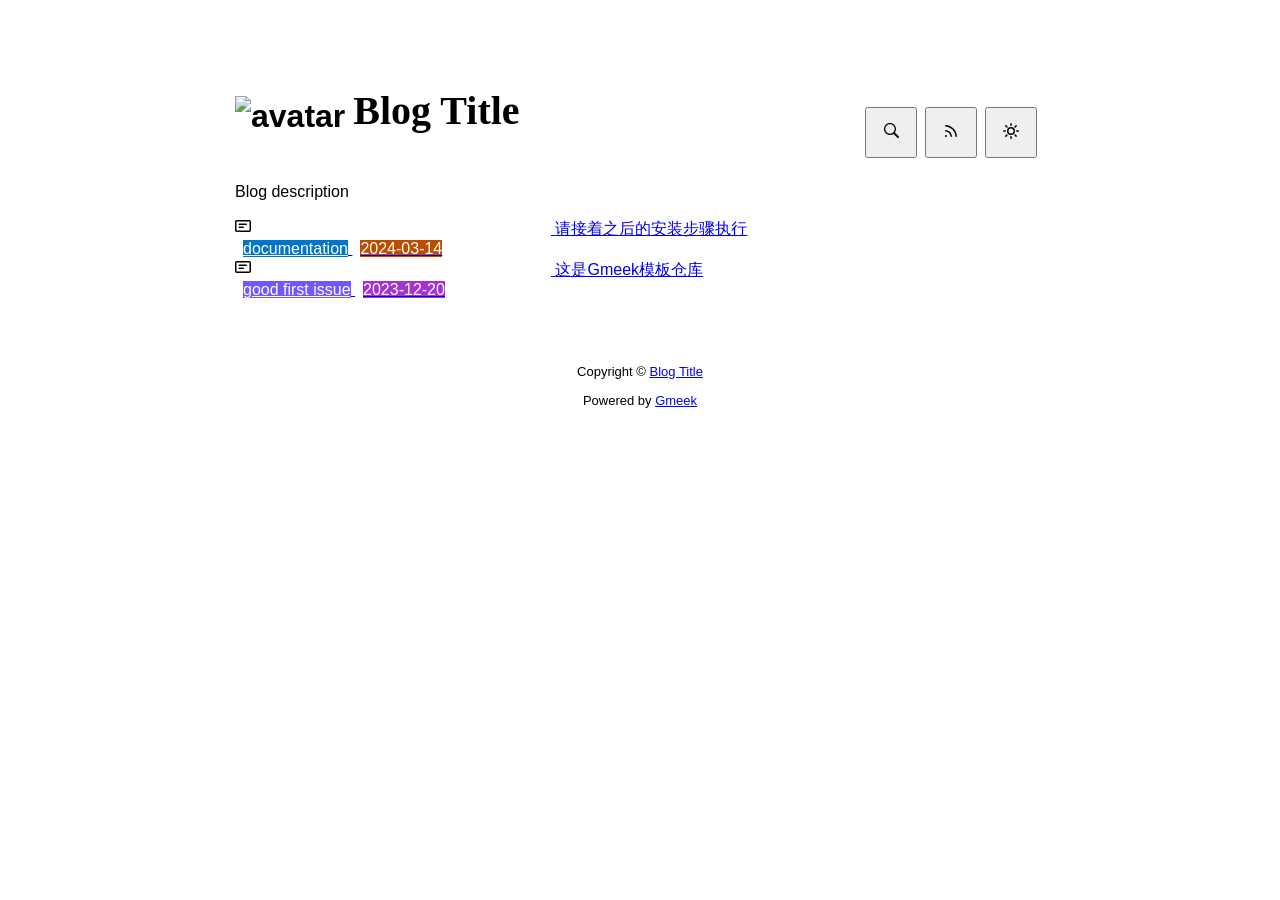
==== docs/index.html @ 9e06948f "Initial commit" ====
<!DOCTYPE html>
<html data-color-mode="light" data-dark-theme="dark" data-light-theme="light" lang="zh-CN">
<head>
    <meta content="text/html; charset=utf-8" http-equiv="content-type" />
    <meta name="viewport" content="width=device-width,initial-scale=1.0">
    <meta http-equiv="X-UA-Compatible" content="IE=edge">
    <link href="//cdn.staticfile.org/Primer/21.0.7/primer.css" rel="stylesheet" />
    <link rel="icon" href="https://github.githubassets.com/favicons/favicon.svg">
    <script>
        if(localStorage.getItem("meek_theme")==null){}
        else if(localStorage.getItem("meek_theme")=="dark"){document.getElementsByTagName("html")[0].attributes.getNamedItem("data-color-mode").value="dark";}
        else if(localStorage.getItem("meek_theme")=="light"){document.getElementsByTagName("html")[0].attributes.getNamedItem("data-color-mode").value="light";}
    </script>
    
<meta name="description" content="Blog description">
<title>Blog Title</title>

</head>
<style>
body{box-sizing: border-box;min-width: 200px;max-width: 900px;margin: 20px auto;padding: 45px;font-size: 16px;font-family: sans-serif;line-height: 1.25;}
#header{display:flex;padding-bottom:8px;border-bottom: 1px solid var(--borderColor-muted, var(--color-border-muted));margin-bottom: 16px;}
#footer {margin-top:64px; text-align: center;font-size: small;}

</style>

<style>
.avatar {transition: 0.8s;width:64px;height:64px;object-fit: cover;}
.avatar:hover{transform: scale(1.15) rotate(360deg);}
#header h1 a{color:inherit;text-decoration:none;vertical-align: bottom;font-size:40px;font-family:Monaco;margin-left:8px;}
.title-right{display:flex;margin:auto 0 0 auto;}
.title-right button{margin-right:8px;padding:16px;}
.title-right .circle{padding: 14px 16px;}

.SideNav{min-width: 360px;}
.SideNav-icon{margin-right: 16px}
.SideNav-item .Label{color: #fff;margin-left:8px;}
.d-flex{min-width:0;}
.listTitle{overflow:hidden;white-space:nowrap;text-overflow: ellipsis;max-width: 100%;}
.listLabels{white-space:nowrap;}
.listLabels object{max-height:16px;max-width:24px;}

@media (max-width: 600px) {
    body {padding: 8px;}
    .avatar {width:40px;height:40px;}
    .blogTitle{display:none;}
    #buttonRSS{display:none;}
    .LabelTime{display:none;}
}
</style>


<body>
    <div id="header">
<h1>
    <img src="https://github.githubassets.com/favicons/favicon.svg" class="avatar circle" id="avatarImg" alt="avatar"><a class="blogTitle">Blog Title</a></h1>
<div class="title-right">
    <a href="https://Meekdai.github.io/Gmeek-template/tag.html"><button id="buttonSearch" class="btn btn-invisible circle" title="搜索">
        <svg class="octicon" width="16" height="16" >
            <path id="pathSearch" fill-rule="evenodd"></path>
        </svg>
    </button></a>
    
    <a href="https://Meekdai.github.io/Gmeek-template/rss.xml" target="_blank"><button id="buttonRSS" class="btn btn-invisible circle" title="RSS">
        <svg class="octicon" width="16" height="16" >
            <path id="pathRSS" fill-rule="evenodd"></path>
        </svg>
    </button></a>
    <button class="btn btn-invisible circle" onclick="modeSwitch()" title="切换主题">
        <svg class="octicon" width="16" height="16" >
            <path id="themeSwitch" fill-rule="evenodd"></path>
        </svg>
    </button>
</div>
</div>
    <div id="content">
<div style="margin-bottom: 16px;">Blog description</div>
<nav class="SideNav border">
<a class="SideNav-item d-flex flex-items-center flex-justify-between" href="post/qing-jie-zhao-zhi-hou-de-an-zhuang-bu-zou-zhi-xing.html">
    <div class="d-flex flex-items-center">
        <svg class="SideNav-icon octicon" style="witdh:16px;height:16px"><path class="svgTop0" d=""></path>
        </svg>
        <span class="listTitle">请接着之后的安装步骤执行</span>
    </div>
    <div class="listLabels">
        
        <span class="Label LabelName" style="background-color:#0075ca"><object><a style="color:#fff" href="https://Meekdai.github.io/Gmeek-template/tag.html#documentation">documentation</a></object></span>
        <span class="Label LabelTime" style="background-color:#bc4c00">2024-03-14</span>
    </div>
</a><a class="SideNav-item d-flex flex-items-center flex-justify-between" href="post/zhe-shi-Gmeek-mo-ban-cang-ku.html">
    <div class="d-flex flex-items-center">
        <svg class="SideNav-icon octicon" style="witdh:16px;height:16px"><path class="svgTop0" d=""></path>
        </svg>
        <span class="listTitle">这是Gmeek模板仓库</span>
    </div>
    <div class="listLabels">
        
        <span class="Label LabelName" style="background-color:#7057ff"><object><a style="color:#fff" href="https://Meekdai.github.io/Gmeek-template/tag.html#good first issue">good first issue</a></object></span>
        <span class="Label LabelTime" style="background-color:#A333D0">2023-12-20</span>
    </div>
</a>
</nav>
</div>
    <div id="footer">Copyright © <span id="year"></span><a href="https://Meekdai.github.io/Gmeek-template"> Blog Title </a>
<p>
<span id="runday"></span>Powered by <a href="https://meekdai.com/Gmeek.html" target="_blank">Gmeek</a>
</p>

<script>
if(""!=""){
    var now=new Date();
    var startSite=new Date("");
    var diff=now.getTime()-startSite.getTime();
    var diffDay=Math.floor(diff/(1000*60*60*24));
    document.getElementById("year").innerHTML=now.getFullYear();
    if(""!=""){document.getElementById("runday").innerHTML=" • "+"网站运行"+diffDay+"天"+" • ";}
    else{document.getElementById("runday").innerHTML="网站运行"+diffDay+"天"+" • ";}
}
</script>
</div>
</body>
<script>
var IconList={'post': 'M0 3.75C0 2.784.784 2 1.75 2h12.5c.966 0 1.75.784 1.75 1.75v8.5A1.75 1.75 0 0 1 14.25 14H1.75A1.75 1.75 0 0 1 0 12.25Zm1.75-.25a.25.25 0 0 0-.25.25v8.5c0 .138.112.25.25.25h12.5a.25.25 0 0 0 .25-.25v-8.5a.25.25 0 0 0-.25-.25ZM3.5 6.25a.75.75 0 0 1 .75-.75h7a.75.75 0 0 1 0 1.5h-7a.75.75 0 0 1-.75-.75Zm.75 2.25h4a.75.75 0 0 1 0 1.5h-4a.75.75 0 0 1 0-1.5Z', 'link': 'm7.775 3.275 1.25-1.25a3.5 3.5 0 1 1 4.95 4.95l-2.5 2.5a3.5 3.5 0 0 1-4.95 0 .751.751 0 0 1 .018-1.042.751.751 0 0 1 1.042-.018 1.998 1.998 0 0 0 2.83 0l2.5-2.5a2.002 2.002 0 0 0-2.83-2.83l-1.25 1.25a.751.751 0 0 1-1.042-.018.751.751 0 0 1-.018-1.042Zm-4.69 9.64a1.998 1.998 0 0 0 2.83 0l1.25-1.25a.751.751 0 0 1 1.042.018.751.751 0 0 1 .018 1.042l-1.25 1.25a3.5 3.5 0 1 1-4.95-4.95l2.5-2.5a3.5 3.5 0 0 1 4.95 0 .751.751 0 0 1-.018 1.042.751.751 0 0 1-1.042.018 1.998 1.998 0 0 0-2.83 0l-2.5 2.5a1.998 1.998 0 0 0 0 2.83Z', 'about': 'M10.561 8.073a6.005 6.005 0 0 1 3.432 5.142.75.75 0 1 1-1.498.07 4.5 4.5 0 0 0-8.99 0 .75.75 0 0 1-1.498-.07 6.004 6.004 0 0 1 3.431-5.142 3.999 3.999 0 1 1 5.123 0ZM10.5 5a2.5 2.5 0 1 0-5 0 2.5 2.5 0 0 0 5 0Z', 'sun': 'M8 10.5a2.5 2.5 0 100-5 2.5 2.5 0 000 5zM8 12a4 4 0 100-8 4 4 0 000 8zM8 0a.75.75 0 01.75.75v1.5a.75.75 0 01-1.5 0V.75A.75.75 0 018 0zm0 13a.75.75 0 01.75.75v1.5a.75.75 0 01-1.5 0v-1.5A.75.75 0 018 13zM2.343 2.343a.75.75 0 011.061 0l1.06 1.061a.75.75 0 01-1.06 1.06l-1.06-1.06a.75.75 0 010-1.06zm9.193 9.193a.75.75 0 011.06 0l1.061 1.06a.75.75 0 01-1.06 1.061l-1.061-1.06a.75.75 0 010-1.061zM16 8a.75.75 0 01-.75.75h-1.5a.75.75 0 010-1.5h1.5A.75.75 0 0116 8zM3 8a.75.75 0 01-.75.75H.75a.75.75 0 010-1.5h1.5A.75.75 0 013 8zm10.657-5.657a.75.75 0 010 1.061l-1.061 1.06a.75.75 0 11-1.06-1.06l1.06-1.06a.75.75 0 011.06 0zm-9.193 9.193a.75.75 0 010 1.06l-1.06 1.061a.75.75 0 11-1.061-1.06l1.06-1.061a.75.75 0 011.061 0z', 'moon': 'M9.598 1.591a.75.75 0 01.785-.175 7 7 0 11-8.967 8.967.75.75 0 01.961-.96 5.5 5.5 0 007.046-7.046.75.75 0 01.175-.786zm1.616 1.945a7 7 0 01-7.678 7.678 5.5 5.5 0 107.678-7.678z', 'search': 'M15.7 13.3l-3.81-3.83A5.93 5.93 0 0 0 13 6c0-3.31-2.69-6-6-6S1 2.69 1 6s2.69 6 6 6c1.3 0 2.48-.41 3.47-1.11l3.83 3.81c.19.2.45.3.7.3.25 0 .52-.09.7-.3a.996.996 0 0 0 0-1.41v.01zM7 10.7c-2.59 0-4.7-2.11-4.7-4.7 0-2.59 2.11-4.7 4.7-4.7 2.59 0 4.7 2.11 4.7 4.7 0 2.59-2.11 4.7-4.7 4.7z', 'rss': 'M2.002 2.725a.75.75 0 0 1 .797-.699C8.79 2.42 13.58 7.21 13.974 13.201a.75.75 0 0 1-1.497.098 10.502 10.502 0 0 0-9.776-9.776.747.747 0 0 1-.7-.798ZM2.84 7.05h-.002a7.002 7.002 0 0 1 6.113 6.111.75.75 0 0 1-1.49.178 5.503 5.503 0 0 0-4.8-4.8.75.75 0 0 1 .179-1.489ZM2 13a1 1 0 1 1 2 0 1 1 0 0 1-2 0Z', 'upload': 'M2.75 14A1.75 1.75 0 0 1 1 12.25v-2.5a.75.75 0 0 1 1.5 0v2.5c0 .138.112.25.25.25h10.5a.25.25 0 0 0 .25-.25v-2.5a.75.75 0 0 1 1.5 0v2.5A1.75 1.75 0 0 1 13.25 14Z M11.78 4.72a.749.749 0 1 1-1.06 1.06L8.75 3.811V9.5a.75.75 0 0 1-1.5 0V3.811L5.28 5.78a.749.749 0 1 1-1.06-1.06l3.25-3.25a.749.749 0 0 1 1.06 0l3.25 3.25Z', 'github': 'M8 0c4.42 0 8 3.58 8 8a8.013 8.013 0 0 1-5.45 7.59c-.4.08-.55-.17-.55-.38 0-.27.01-1.13.01-2.2 0-.75-.25-1.23-.54-1.48 1.78-.2 3.65-.88 3.65-3.95 0-.88-.31-1.59-.82-2.15.08-.2.36-1.02-.08-2.12 0 0-.67-.22-2.2.82-.64-.18-1.32-.27-2-.27-.68 0-1.36.09-2 .27-1.53-1.03-2.2-.82-2.2-.82-.44 1.1-.16 1.92-.08 2.12-.51.56-.82 1.28-.82 2.15 0 3.06 1.86 3.75 3.64 3.95-.23.2-.44.55-.51 1.07-.46.21-1.61.55-2.33-.66-.15-.24-.6-.83-1.23-.82-.67.01-.27.38.01.53.34.19.73.9.82 1.13.16.45.68 1.31 2.69.94 0 .67.01 1.3.01 1.49 0 .21-.15.45-.55.38A7.995 7.995 0 0 1 0 8c0-4.42 3.58-8 8-8Z', 'home': 'M6.906.664a1.749 1.749 0 0 1 2.187 0l5.25 4.2c.415.332.657.835.657 1.367v7.019A1.75 1.75 0 0 1 13.25 15h-3.5a.75.75 0 0 1-.75-.75V9H7v5.25a.75.75 0 0 1-.75.75h-3.5A1.75 1.75 0 0 1 1 13.25V6.23c0-.531.242-1.034.657-1.366l5.25-4.2Zm1.25 1.171a.25.25 0 0 0-.312 0l-5.25 4.2a.25.25 0 0 0-.094.196v7.019c0 .138.112.25.25.25H5.5V8.25a.75.75 0 0 1 .75-.75h3.5a.75.75 0 0 1 .75.75v5.25h2.75a.25.25 0 0 0 .25-.25V6.23a.25.25 0 0 0-.094-.195Z'};
var utterancesLoad=0;
if(localStorage.getItem("meek_theme")==null){localStorage.setItem("meek_theme","light");changeLight();}
else if(localStorage.getItem("meek_theme")=="dark"){changeDark();}
else if(localStorage.getItem("meek_theme")=="light"){changeLight();}

function changeDark(){
    document.getElementsByTagName("html")[0].attributes.getNamedItem("data-color-mode").value="dark";
    document.getElementById("themeSwitch").setAttribute("d",value=IconList["moon"]);
    document.getElementById("themeSwitch").parentNode.style.color="#00f0ff";
    if(utterancesLoad==1){utterancesTheme("dark-blue");}
}
function changeLight(){
    document.getElementsByTagName("html")[0].attributes.getNamedItem("data-color-mode").value="light";
    document.getElementById("themeSwitch").setAttribute("d",value=IconList["sun"]);
    document.getElementById("themeSwitch").parentNode.style.color="#ff5000";
    if(utterancesLoad==1){utterancesTheme("github-light");}
}
function modeSwitch(){
    if(document.getElementsByTagName("html")[0].attributes[0].value=="light"){changeDark();localStorage.setItem("meek_theme","dark");}
    else{changeLight();localStorage.setItem("meek_theme","light");}
}
function utterancesTheme(theme){
    const message = {type: 'set-theme',theme: theme};
    const iframe = document.getElementsByClassName('utterances-frame')[0];
    iframe.contentWindow.postMessage(message, 'https://utteranc.es');
}

console.log("\n %c Gmeek last %c https://github.com/Meekdai/Gmeek \n\n", "color: #fff; background-image: linear-gradient(90deg, rgb(47, 172, 178) 0%, rgb(45, 190, 96) 100%); padding:5px 1px;", "background-image: linear-gradient(90deg, rgb(45, 190, 96) 0%, rgb(255, 255, 255) 100%); padding:5px 0;");
</script>

<script>
document.getElementById("pathSearch").setAttribute("d",IconList["search"]);
document.getElementById("pathRSS").setAttribute("d",IconList["rss"]);
iconTOP=document.getElementsByClassName("svgTop1");
iconPost=document.getElementsByClassName("svgTop0");
for(var i=0;i<iconTOP.length;i++){
    iconTOP[i].setAttribute("d",IconList["upload"]);
    iconTOP[i].parentNode.style.color="red";
}
for(var i=0;i<iconPost.length;i++){
    iconPost[i].setAttribute("d",IconList["post"]);
}


</script>

</html>
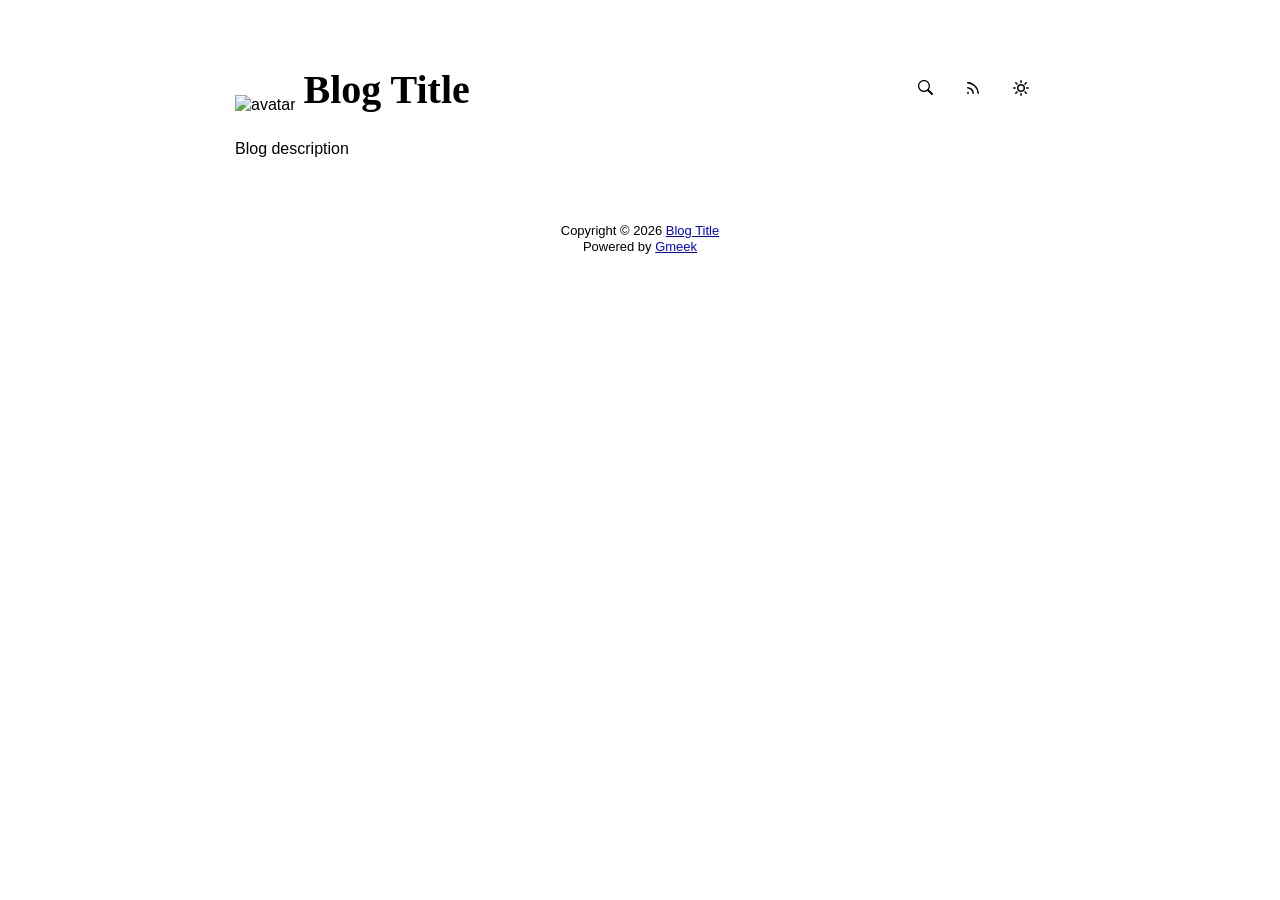
==== commit f7e269e7: "🎉auto update by Gmeek action" ====
--- a/docs/index.html
+++ b/docs/index.html
@@ -4,15 +4,18 @@
     <meta content="text/html; charset=utf-8" http-equiv="content-type" />
     <meta name="viewport" content="width=device-width,initial-scale=1.0">
     <meta http-equiv="X-UA-Compatible" content="IE=edge">
-    <link href="//cdn.staticfile.org/Primer/21.0.7/primer.css" rel="stylesheet" />
-    <link rel="icon" href="https://github.githubassets.com/favicons/favicon.svg">
-    <script>
-        if(localStorage.getItem("meek_theme")==null){}
-        else if(localStorage.getItem("meek_theme")=="dark"){document.getElementsByTagName("html")[0].attributes.getNamedItem("data-color-mode").value="dark";}
-        else if(localStorage.getItem("meek_theme")=="light"){document.getElementsByTagName("html")[0].attributes.getNamedItem("data-color-mode").value="light";}
+    <link href='https://mirrors.sustech.edu.cn/cdnjs/ajax/libs/Primer/21.0.7/primer.css' rel='stylesheet' />
+    
+    <link rel="icon" href="https://github.githubassets.com/favicons/favicon.svg"><script>
+        let theme = localStorage.getItem("meek_theme") || "light";
+        document.documentElement.setAttribute("data-color-mode", theme);
     </script>
-    
 <meta name="description" content="Blog description">
+<meta property="og:title" content="Blog Title">
+<meta property="og:description" content="Blog description">
+<meta property="og:type" content="blog">
+<meta property="og:url" content="https://LazyBigK1ng.github.io">
+<meta property="og:image" content="https://github.githubassets.com/favicons/favicon.svg">
 <title>Blog Title</title>
 
 </head>
@@ -26,17 +29,17 @@
 <style>
 .avatar {transition: 0.8s;width:64px;height:64px;object-fit: cover;}
 .avatar:hover{transform: scale(1.15) rotate(360deg);}
-#header h1 a{color:inherit;text-decoration:none;vertical-align: bottom;font-size:40px;font-family:Monaco;margin-left:8px;}
+.title-left a{color:inherit;text-decoration:none;vertical-align: bottom;font-size:40px;font-weight: bold;font-family:Monaco;margin-left:8px;}
 .title-right{display:flex;margin:auto 0 0 auto;}
 .title-right button{margin-right:8px;padding:16px;}
 .title-right .circle{padding: 14px 16px;}
 
 .SideNav{min-width: 360px;}
 .SideNav-icon{margin-right: 16px}
-.SideNav-item .Label{color: #fff;margin-left:8px;}
+.SideNav-item .Label{color: #fff;margin-left:4px;}
 .d-flex{min-width:0;}
 .listTitle{overflow:hidden;white-space:nowrap;text-overflow: ellipsis;max-width: 100%;}
-.listLabels{white-space:nowrap;}
+.listLabels{white-space:nowrap;display:flex;}
 .listLabels object{max-height:16px;max-width:24px;}
 
 @media (max-width: 600px) {
@@ -49,105 +52,84 @@
 </style>
 
 
+
 <body>
     <div id="header">
-<h1>
-    <img src="https://github.githubassets.com/favicons/favicon.svg" class="avatar circle" id="avatarImg" alt="avatar"><a class="blogTitle">Blog Title</a></h1>
+<div class="title-left">
+    <img src="https://github.githubassets.com/favicons/favicon.svg" class="avatar circle" id="avatarImg" alt="avatar"><a class="blogTitle">Blog Title</a></div>
 <div class="title-right">
-    <a href="https://Meekdai.github.io/Gmeek-template/tag.html"><button id="buttonSearch" class="btn btn-invisible circle" title="搜索">
+    <a href="https://LazyBigK1ng.github.io/tag.html" id="buttonSearch" class="btn btn-invisible circle" title="搜索">
         <svg class="octicon" width="16" height="16" >
             <path id="pathSearch" fill-rule="evenodd"></path>
         </svg>
-    </button></a>
+    </a>
     
-    <a href="https://Meekdai.github.io/Gmeek-template/rss.xml" target="_blank"><button id="buttonRSS" class="btn btn-invisible circle" title="RSS">
+    
+    <a href="https://LazyBigK1ng.github.io/rss.xml" target="_blank" id="buttonRSS" class="btn btn-invisible circle" title="RSS">
         <svg class="octicon" width="16" height="16" >
             <path id="pathRSS" fill-rule="evenodd"></path>
         </svg>
-    </button></a>
-    <button class="btn btn-invisible circle" onclick="modeSwitch()" title="切换主题">
+    </a>
+    <a class="btn btn-invisible circle" onclick="modeSwitch()" title="切换主题">
         <svg class="octicon" width="16" height="16" >
             <path id="themeSwitch" fill-rule="evenodd"></path>
         </svg>
-    </button>
+    </a>
 </div>
 </div>
     <div id="content">
 <div style="margin-bottom: 16px;">Blog description</div>
 <nav class="SideNav border">
-<a class="SideNav-item d-flex flex-items-center flex-justify-between" href="post/qing-jie-zhao-zhi-hou-de-an-zhuang-bu-zou-zhi-xing.html">
-    <div class="d-flex flex-items-center">
-        <svg class="SideNav-icon octicon" style="witdh:16px;height:16px"><path class="svgTop0" d=""></path>
-        </svg>
-        <span class="listTitle">请接着之后的安装步骤执行</span>
-    </div>
-    <div class="listLabels">
-        
-        <span class="Label LabelName" style="background-color:#0075ca"><object><a style="color:#fff" href="https://Meekdai.github.io/Gmeek-template/tag.html#documentation">documentation</a></object></span>
-        <span class="Label LabelTime" style="background-color:#bc4c00">2024-03-14</span>
-    </div>
-</a><a class="SideNav-item d-flex flex-items-center flex-justify-between" href="post/zhe-shi-Gmeek-mo-ban-cang-ku.html">
-    <div class="d-flex flex-items-center">
-        <svg class="SideNav-icon octicon" style="witdh:16px;height:16px"><path class="svgTop0" d=""></path>
-        </svg>
-        <span class="listTitle">这是Gmeek模板仓库</span>
-    </div>
-    <div class="listLabels">
-        
-        <span class="Label LabelName" style="background-color:#7057ff"><object><a style="color:#fff" href="https://Meekdai.github.io/Gmeek-template/tag.html#good first issue">good first issue</a></object></span>
-        <span class="Label LabelTime" style="background-color:#A333D0">2023-12-20</span>
-    </div>
-</a>
+
 </nav>
 </div>
-    <div id="footer">Copyright © <span id="year"></span><a href="https://Meekdai.github.io/Gmeek-template"> Blog Title </a>
-<p>
-<span id="runday"></span>Powered by <a href="https://meekdai.com/Gmeek.html" target="_blank">Gmeek</a>
-</p>
+    <div id="footer"><div id="footer1">Copyright © <span id="copyrightYear"></span> <a href="https://LazyBigK1ng.github.io">Blog Title</a></div>
+<div id="footer2">
+    <span id="runday"></span><span>Powered by <a href="https://meekdai.com/Gmeek.html" target="_blank">Gmeek</a></span>
+</div>
 
 <script>
+var now=new Date();
+document.getElementById("copyrightYear").innerHTML=now.getFullYear();
+
 if(""!=""){
-    var now=new Date();
     var startSite=new Date("");
     var diff=now.getTime()-startSite.getTime();
     var diffDay=Math.floor(diff/(1000*60*60*24));
-    document.getElementById("year").innerHTML=now.getFullYear();
-    if(""!=""){document.getElementById("runday").innerHTML=" • "+"网站运行"+diffDay+"天"+" • ";}
-    else{document.getElementById("runday").innerHTML="网站运行"+diffDay+"天"+" • ";}
+    document.getElementById("runday").innerHTML="网站运行 "+diffDay+" 天"+" • ";
 }
-</script>
-</div>
+</script></div>
 </body>
 <script>
-var IconList={'post': 'M0 3.75C0 2.784.784 2 1.75 2h12.5c.966 0 1.75.784 1.75 1.75v8.5A1.75 1.75 0 0 1 14.25 14H1.75A1.75 1.75 0 0 1 0 12.25Zm1.75-.25a.25.25 0 0 0-.25.25v8.5c0 .138.112.25.25.25h12.5a.25.25 0 0 0 .25-.25v-8.5a.25.25 0 0 0-.25-.25ZM3.5 6.25a.75.75 0 0 1 .75-.75h7a.75.75 0 0 1 0 1.5h-7a.75.75 0 0 1-.75-.75Zm.75 2.25h4a.75.75 0 0 1 0 1.5h-4a.75.75 0 0 1 0-1.5Z', 'link': 'm7.775 3.275 1.25-1.25a3.5 3.5 0 1 1 4.95 4.95l-2.5 2.5a3.5 3.5 0 0 1-4.95 0 .751.751 0 0 1 .018-1.042.751.751 0 0 1 1.042-.018 1.998 1.998 0 0 0 2.83 0l2.5-2.5a2.002 2.002 0 0 0-2.83-2.83l-1.25 1.25a.751.751 0 0 1-1.042-.018.751.751 0 0 1-.018-1.042Zm-4.69 9.64a1.998 1.998 0 0 0 2.83 0l1.25-1.25a.751.751 0 0 1 1.042.018.751.751 0 0 1 .018 1.042l-1.25 1.25a3.5 3.5 0 1 1-4.95-4.95l2.5-2.5a3.5 3.5 0 0 1 4.95 0 .751.751 0 0 1-.018 1.042.751.751 0 0 1-1.042.018 1.998 1.998 0 0 0-2.83 0l-2.5 2.5a1.998 1.998 0 0 0 0 2.83Z', 'about': 'M10.561 8.073a6.005 6.005 0 0 1 3.432 5.142.75.75 0 1 1-1.498.07 4.5 4.5 0 0 0-8.99 0 .75.75 0 0 1-1.498-.07 6.004 6.004 0 0 1 3.431-5.142 3.999 3.999 0 1 1 5.123 0ZM10.5 5a2.5 2.5 0 1 0-5 0 2.5 2.5 0 0 0 5 0Z', 'sun': 'M8 10.5a2.5 2.5 0 100-5 2.5 2.5 0 000 5zM8 12a4 4 0 100-8 4 4 0 000 8zM8 0a.75.75 0 01.75.75v1.5a.75.75 0 01-1.5 0V.75A.75.75 0 018 0zm0 13a.75.75 0 01.75.75v1.5a.75.75 0 01-1.5 0v-1.5A.75.75 0 018 13zM2.343 2.343a.75.75 0 011.061 0l1.06 1.061a.75.75 0 01-1.06 1.06l-1.06-1.06a.75.75 0 010-1.06zm9.193 9.193a.75.75 0 011.06 0l1.061 1.06a.75.75 0 01-1.06 1.061l-1.061-1.06a.75.75 0 010-1.061zM16 8a.75.75 0 01-.75.75h-1.5a.75.75 0 010-1.5h1.5A.75.75 0 0116 8zM3 8a.75.75 0 01-.75.75H.75a.75.75 0 010-1.5h1.5A.75.75 0 013 8zm10.657-5.657a.75.75 0 010 1.061l-1.061 1.06a.75.75 0 11-1.06-1.06l1.06-1.06a.75.75 0 011.06 0zm-9.193 9.193a.75.75 0 010 1.06l-1.06 1.061a.75.75 0 11-1.061-1.06l1.06-1.061a.75.75 0 011.061 0z', 'moon': 'M9.598 1.591a.75.75 0 01.785-.175 7 7 0 11-8.967 8.967.75.75 0 01.961-.96 5.5 5.5 0 007.046-7.046.75.75 0 01.175-.786zm1.616 1.945a7 7 0 01-7.678 7.678 5.5 5.5 0 107.678-7.678z', 'search': 'M15.7 13.3l-3.81-3.83A5.93 5.93 0 0 0 13 6c0-3.31-2.69-6-6-6S1 2.69 1 6s2.69 6 6 6c1.3 0 2.48-.41 3.47-1.11l3.83 3.81c.19.2.45.3.7.3.25 0 .52-.09.7-.3a.996.996 0 0 0 0-1.41v.01zM7 10.7c-2.59 0-4.7-2.11-4.7-4.7 0-2.59 2.11-4.7 4.7-4.7 2.59 0 4.7 2.11 4.7 4.7 0 2.59-2.11 4.7-4.7 4.7z', 'rss': 'M2.002 2.725a.75.75 0 0 1 .797-.699C8.79 2.42 13.58 7.21 13.974 13.201a.75.75 0 0 1-1.497.098 10.502 10.502 0 0 0-9.776-9.776.747.747 0 0 1-.7-.798ZM2.84 7.05h-.002a7.002 7.002 0 0 1 6.113 6.111.75.75 0 0 1-1.49.178 5.503 5.503 0 0 0-4.8-4.8.75.75 0 0 1 .179-1.489ZM2 13a1 1 0 1 1 2 0 1 1 0 0 1-2 0Z', 'upload': 'M2.75 14A1.75 1.75 0 0 1 1 12.25v-2.5a.75.75 0 0 1 1.5 0v2.5c0 .138.112.25.25.25h10.5a.25.25 0 0 0 .25-.25v-2.5a.75.75 0 0 1 1.5 0v2.5A1.75 1.75 0 0 1 13.25 14Z M11.78 4.72a.749.749 0 1 1-1.06 1.06L8.75 3.811V9.5a.75.75 0 0 1-1.5 0V3.811L5.28 5.78a.749.749 0 1 1-1.06-1.06l3.25-3.25a.749.749 0 0 1 1.06 0l3.25 3.25Z', 'github': 'M8 0c4.42 0 8 3.58 8 8a8.013 8.013 0 0 1-5.45 7.59c-.4.08-.55-.17-.55-.38 0-.27.01-1.13.01-2.2 0-.75-.25-1.23-.54-1.48 1.78-.2 3.65-.88 3.65-3.95 0-.88-.31-1.59-.82-2.15.08-.2.36-1.02-.08-2.12 0 0-.67-.22-2.2.82-.64-.18-1.32-.27-2-.27-.68 0-1.36.09-2 .27-1.53-1.03-2.2-.82-2.2-.82-.44 1.1-.16 1.92-.08 2.12-.51.56-.82 1.28-.82 2.15 0 3.06 1.86 3.75 3.64 3.95-.23.2-.44.55-.51 1.07-.46.21-1.61.55-2.33-.66-.15-.24-.6-.83-1.23-.82-.67.01-.27.38.01.53.34.19.73.9.82 1.13.16.45.68 1.31 2.69.94 0 .67.01 1.3.01 1.49 0 .21-.15.45-.55.38A7.995 7.995 0 0 1 0 8c0-4.42 3.58-8 8-8Z', 'home': 'M6.906.664a1.749 1.749 0 0 1 2.187 0l5.25 4.2c.415.332.657.835.657 1.367v7.019A1.75 1.75 0 0 1 13.25 15h-3.5a.75.75 0 0 1-.75-.75V9H7v5.25a.75.75 0 0 1-.75.75h-3.5A1.75 1.75 0 0 1 1 13.25V6.23c0-.531.242-1.034.657-1.366l5.25-4.2Zm1.25 1.171a.25.25 0 0 0-.312 0l-5.25 4.2a.25.25 0 0 0-.094.196v7.019c0 .138.112.25.25.25H5.5V8.25a.75.75 0 0 1 .75-.75h3.5a.75.75 0 0 1 .75.75v5.25h2.75a.25.25 0 0 0 .25-.25V6.23a.25.25 0 0 0-.094-.195Z'};
+var IconList={'sun': 'M8 10.5a2.5 2.5 0 100-5 2.5 2.5 0 000 5zM8 12a4 4 0 100-8 4 4 0 000 8zM8 0a.75.75 0 01.75.75v1.5a.75.75 0 01-1.5 0V.75A.75.75 0 018 0zm0 13a.75.75 0 01.75.75v1.5a.75.75 0 01-1.5 0v-1.5A.75.75 0 018 13zM2.343 2.343a.75.75 0 011.061 0l1.06 1.061a.75.75 0 01-1.06 1.06l-1.06-1.06a.75.75 0 010-1.06zm9.193 9.193a.75.75 0 011.06 0l1.061 1.06a.75.75 0 01-1.06 1.061l-1.061-1.06a.75.75 0 010-1.061zM16 8a.75.75 0 01-.75.75h-1.5a.75.75 0 010-1.5h1.5A.75.75 0 0116 8zM3 8a.75.75 0 01-.75.75H.75a.75.75 0 010-1.5h1.5A.75.75 0 013 8zm10.657-5.657a.75.75 0 010 1.061l-1.061 1.06a.75.75 0 11-1.06-1.06l1.06-1.06a.75.75 0 011.06 0zm-9.193 9.193a.75.75 0 010 1.06l-1.06 1.061a.75.75 0 11-1.061-1.06l1.06-1.061a.75.75 0 011.061 0z', 'moon': 'M9.598 1.591a.75.75 0 01.785-.175 7 7 0 11-8.967 8.967.75.75 0 01.961-.96 5.5 5.5 0 007.046-7.046.75.75 0 01.175-.786zm1.616 1.945a7 7 0 01-7.678 7.678 5.5 5.5 0 107.678-7.678z', 'sync': 'M1.705 8.005a.75.75 0 0 1 .834.656 5.5 5.5 0 0 0 9.592 2.97l-1.204-1.204a.25.25 0 0 1 .177-.427h3.646a.25.25 0 0 1 .25.25v3.646a.25.25 0 0 1-.427.177l-1.38-1.38A7.002 7.002 0 0 1 1.05 8.84a.75.75 0 0 1 .656-.834ZM8 2.5a5.487 5.487 0 0 0-4.131 1.869l1.204 1.204A.25.25 0 0 1 4.896 6H1.25A.25.25 0 0 1 1 5.75V2.104a.25.25 0 0 1 .427-.177l1.38 1.38A7.002 7.002 0 0 1 14.95 7.16a.75.75 0 0 1-1.49.178A5.5 5.5 0 0 0 8 2.5Z', 'search': 'M15.7 13.3l-3.81-3.83A5.93 5.93 0 0 0 13 6c0-3.31-2.69-6-6-6S1 2.69 1 6s2.69 6 6 6c1.3 0 2.48-.41 3.47-1.11l3.83 3.81c.19.2.45.3.7.3.25 0 .52-.09.7-.3a.996.996 0 0 0 0-1.41v.01zM7 10.7c-2.59 0-4.7-2.11-4.7-4.7 0-2.59 2.11-4.7 4.7-4.7 2.59 0 4.7 2.11 4.7 4.7 0 2.59-2.11 4.7-4.7 4.7z', 'rss': 'M2.002 2.725a.75.75 0 0 1 .797-.699C8.79 2.42 13.58 7.21 13.974 13.201a.75.75 0 0 1-1.497.098 10.502 10.502 0 0 0-9.776-9.776.747.747 0 0 1-.7-.798ZM2.84 7.05h-.002a7.002 7.002 0 0 1 6.113 6.111.75.75 0 0 1-1.49.178 5.503 5.503 0 0 0-4.8-4.8.75.75 0 0 1 .179-1.489ZM2 13a1 1 0 1 1 2 0 1 1 0 0 1-2 0Z', 'upload': 'M2.75 14A1.75 1.75 0 0 1 1 12.25v-2.5a.75.75 0 0 1 1.5 0v2.5c0 .138.112.25.25.25h10.5a.25.25 0 0 0 .25-.25v-2.5a.75.75 0 0 1 1.5 0v2.5A1.75 1.75 0 0 1 13.25 14Z M11.78 4.72a.749.749 0 1 1-1.06 1.06L8.75 3.811V9.5a.75.75 0 0 1-1.5 0V3.811L5.28 5.78a.749.749 0 1 1-1.06-1.06l3.25-3.25a.749.749 0 0 1 1.06 0l3.25 3.25Z', 'post': 'M0 3.75C0 2.784.784 2 1.75 2h12.5c.966 0 1.75.784 1.75 1.75v8.5A1.75 1.75 0 0 1 14.25 14H1.75A1.75 1.75 0 0 1 0 12.25Zm1.75-.25a.25.25 0 0 0-.25.25v8.5c0 .138.112.25.25.25h12.5a.25.25 0 0 0 .25-.25v-8.5a.25.25 0 0 0-.25-.25ZM3.5 6.25a.75.75 0 0 1 .75-.75h7a.75.75 0 0 1 0 1.5h-7a.75.75 0 0 1-.75-.75Zm.75 2.25h4a.75.75 0 0 1 0 1.5h-4a.75.75 0 0 1 0-1.5Z'};
 var utterancesLoad=0;
-if(localStorage.getItem("meek_theme")==null){localStorage.setItem("meek_theme","light");changeLight();}
-else if(localStorage.getItem("meek_theme")=="dark"){changeDark();}
-else if(localStorage.getItem("meek_theme")=="light"){changeLight();}
 
-function changeDark(){
-    document.getElementsByTagName("html")[0].attributes.getNamedItem("data-color-mode").value="dark";
-    document.getElementById("themeSwitch").setAttribute("d",value=IconList["moon"]);
-    document.getElementById("themeSwitch").parentNode.style.color="#00f0ff";
-    if(utterancesLoad==1){utterancesTheme("dark-blue");}
-}
-function changeLight(){
-    document.getElementsByTagName("html")[0].attributes.getNamedItem("data-color-mode").value="light";
-    document.getElementById("themeSwitch").setAttribute("d",value=IconList["sun"]);
-    document.getElementById("themeSwitch").parentNode.style.color="#ff5000";
-    if(utterancesLoad==1){utterancesTheme("github-light");}
+let themeSettings={
+    "dark": ["dark","moon","#00f0ff","dark-blue"],
+    "light": ["light","sun","#ff5000","github-light"],
+    "auto": ["auto","sync","","preferred-color-scheme"]
+};
+function changeTheme(mode, icon, color, utheme){
+    document.documentElement.setAttribute("data-color-mode",mode);
+    document.getElementById("themeSwitch").setAttribute("d",value=IconList[icon]);
+    document.getElementById("themeSwitch").parentNode.style.color=color;
+    if(utterancesLoad==1){utterancesTheme(utheme);}
 }
 function modeSwitch(){
-    if(document.getElementsByTagName("html")[0].attributes[0].value=="light"){changeDark();localStorage.setItem("meek_theme","dark");}
-    else{changeLight();localStorage.setItem("meek_theme","light");}
+    let currentMode=document.documentElement.getAttribute('data-color-mode');
+    let newMode = currentMode === "light" ? "dark" : currentMode === "dark" ? "auto" : "light";
+    localStorage.setItem("meek_theme", newMode);
+    if(themeSettings[newMode]){
+        changeTheme(...themeSettings[newMode]);
+    }
 }
 function utterancesTheme(theme){
-    const message = {type: 'set-theme',theme: theme};
-    const iframe = document.getElementsByClassName('utterances-frame')[0];
-    iframe.contentWindow.postMessage(message, 'https://utteranc.es');
+    const message={type:'set-theme',theme: theme};
+    const iframe=document.getElementsByClassName('utterances-frame')[0];
+    iframe.contentWindow.postMessage(message,'https://utteranc.es');
 }
-
-console.log("\n %c Gmeek last %c https://github.com/Meekdai/Gmeek \n\n", "color: #fff; background-image: linear-gradient(90deg, rgb(47, 172, 178) 0%, rgb(45, 190, 96) 100%); padding:5px 1px;", "background-image: linear-gradient(90deg, rgb(45, 190, 96) 0%, rgb(255, 255, 255) 100%); padding:5px 0;");
+if(themeSettings[theme]){changeTheme(...themeSettings[theme]);}
+console.log("\n %c Gmeek last https://github.com/Meekdai/Gmeek \n","padding:5px 0;background:#02d81d;color:#fff");
 </script>
 
 <script>
@@ -164,6 +146,9 @@
 }
 
 
+
+
 </script>
 
+
 </html>
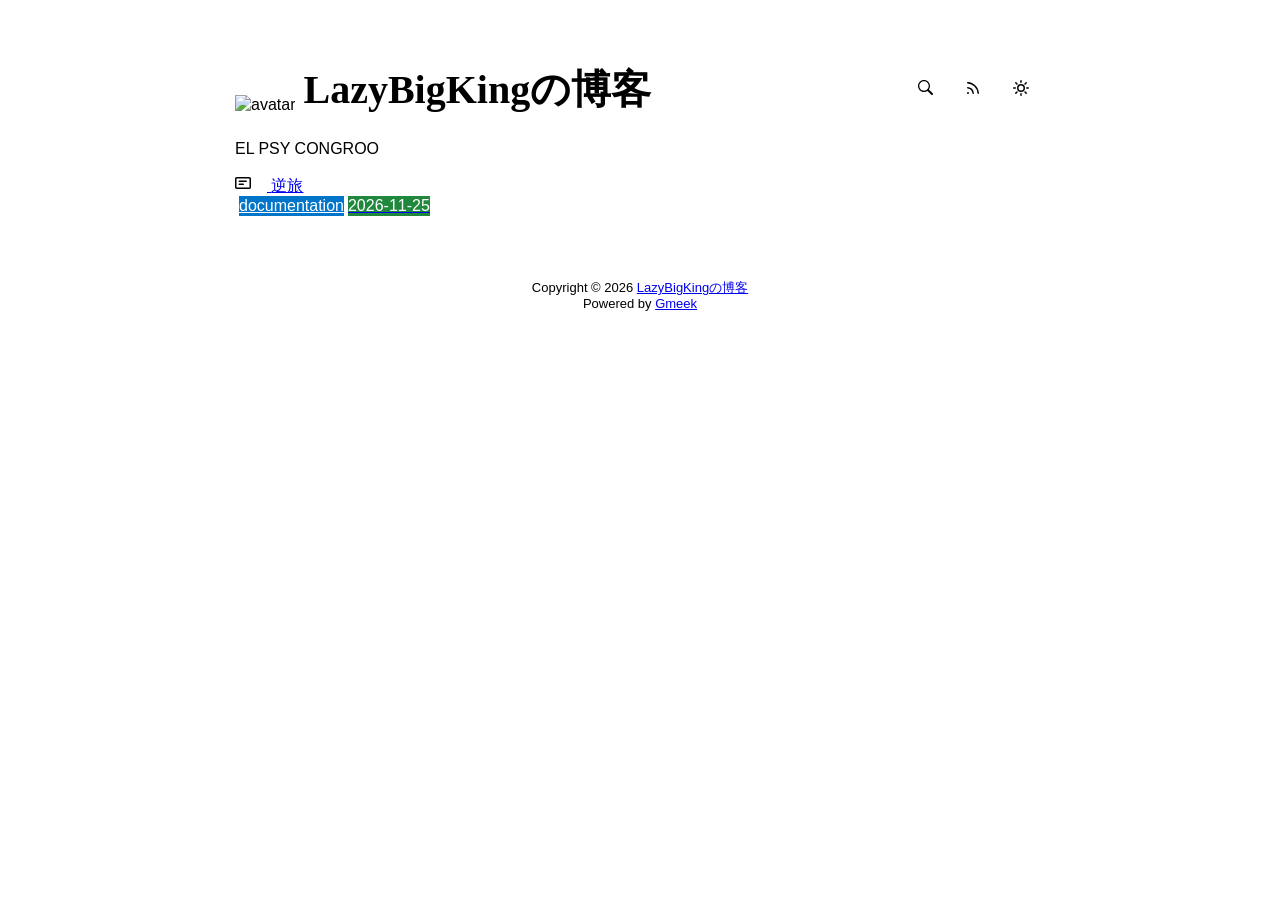
==== commit 77090f77: "🎉auto update by Gmeek action" ====
--- a/docs/index.html
+++ b/docs/index.html
@@ -6,17 +6,17 @@
     <meta http-equiv="X-UA-Compatible" content="IE=edge">
     <link href='https://mirrors.sustech.edu.cn/cdnjs/ajax/libs/Primer/21.0.7/primer.css' rel='stylesheet' />
     
-    <link rel="icon" href="https://github.githubassets.com/favicons/favicon.svg"><script>
+    <link rel="icon" href="https://avatars.githubusercontent.com/u/104244826?v=4&size=64"><script>
         let theme = localStorage.getItem("meek_theme") || "light";
         document.documentElement.setAttribute("data-color-mode", theme);
     </script>
-<meta name="description" content="Blog description">
-<meta property="og:title" content="Blog Title">
-<meta property="og:description" content="Blog description">
+<meta name="description" content="EL PSY CONGROO">
+<meta property="og:title" content="LazyBigKingの博客">
+<meta property="og:description" content="EL PSY CONGROO">
 <meta property="og:type" content="blog">
 <meta property="og:url" content="https://LazyBigK1ng.github.io">
-<meta property="og:image" content="https://github.githubassets.com/favicons/favicon.svg">
-<title>Blog Title</title>
+<meta property="og:image" content="https://avatars.githubusercontent.com/u/104244826?v=4&size=64">
+<title>LazyBigKingの博客</title>
 
 </head>
 <style>
@@ -56,7 +56,7 @@
 <body>
     <div id="header">
 <div class="title-left">
-    <img src="https://github.githubassets.com/favicons/favicon.svg" class="avatar circle" id="avatarImg" alt="avatar"><a class="blogTitle">Blog Title</a></div>
+    <img src="https://avatars.githubusercontent.com/u/104244826?v=4&size=64" class="avatar circle" id="avatarImg" alt="avatar"><a class="blogTitle">LazyBigKingの博客</a></div>
 <div class="title-right">
     <a href="https://LazyBigK1ng.github.io/tag.html" id="buttonSearch" class="btn btn-invisible circle" title="搜索">
         <svg class="octicon" width="16" height="16" >
@@ -78,12 +78,23 @@
 </div>
 </div>
     <div id="content">
-<div style="margin-bottom: 16px;">Blog description</div>
+<div style="margin-bottom: 16px;">EL PSY CONGROO</div>
 <nav class="SideNav border">
-
+<a class="SideNav-item d-flex flex-items-center flex-justify-between" href="post/ni-lv.html">
+    <div class="d-flex flex-items-center">
+        <svg class="SideNav-icon octicon" style="width:16px;height:16px"><path class="svgTop0" d=""></path>
+        </svg>
+        <span class="listTitle">逆旅</span>
+    </div>
+    <div class="listLabels">
+        
+        <span class="Label LabelName" style="background-color:#0075ca"><object><a style="color:#fff" href="tag.html#documentation">documentation</a></object></span>
+        <span class="Label LabelTime" style="background-color:#1f883d">2026-11-25</span>
+    </div>
+</a>
 </nav>
 </div>
-    <div id="footer"><div id="footer1">Copyright © <span id="copyrightYear"></span> <a href="https://LazyBigK1ng.github.io">Blog Title</a></div>
+    <div id="footer"><div id="footer1">Copyright © <span id="copyrightYear"></span> <a href="https://LazyBigK1ng.github.io">LazyBigKingの博客</a></div>
 <div id="footer2">
     <span id="runday"></span><span>Powered by <a href="https://meekdai.com/Gmeek.html" target="_blank">Gmeek</a></span>
 </div>
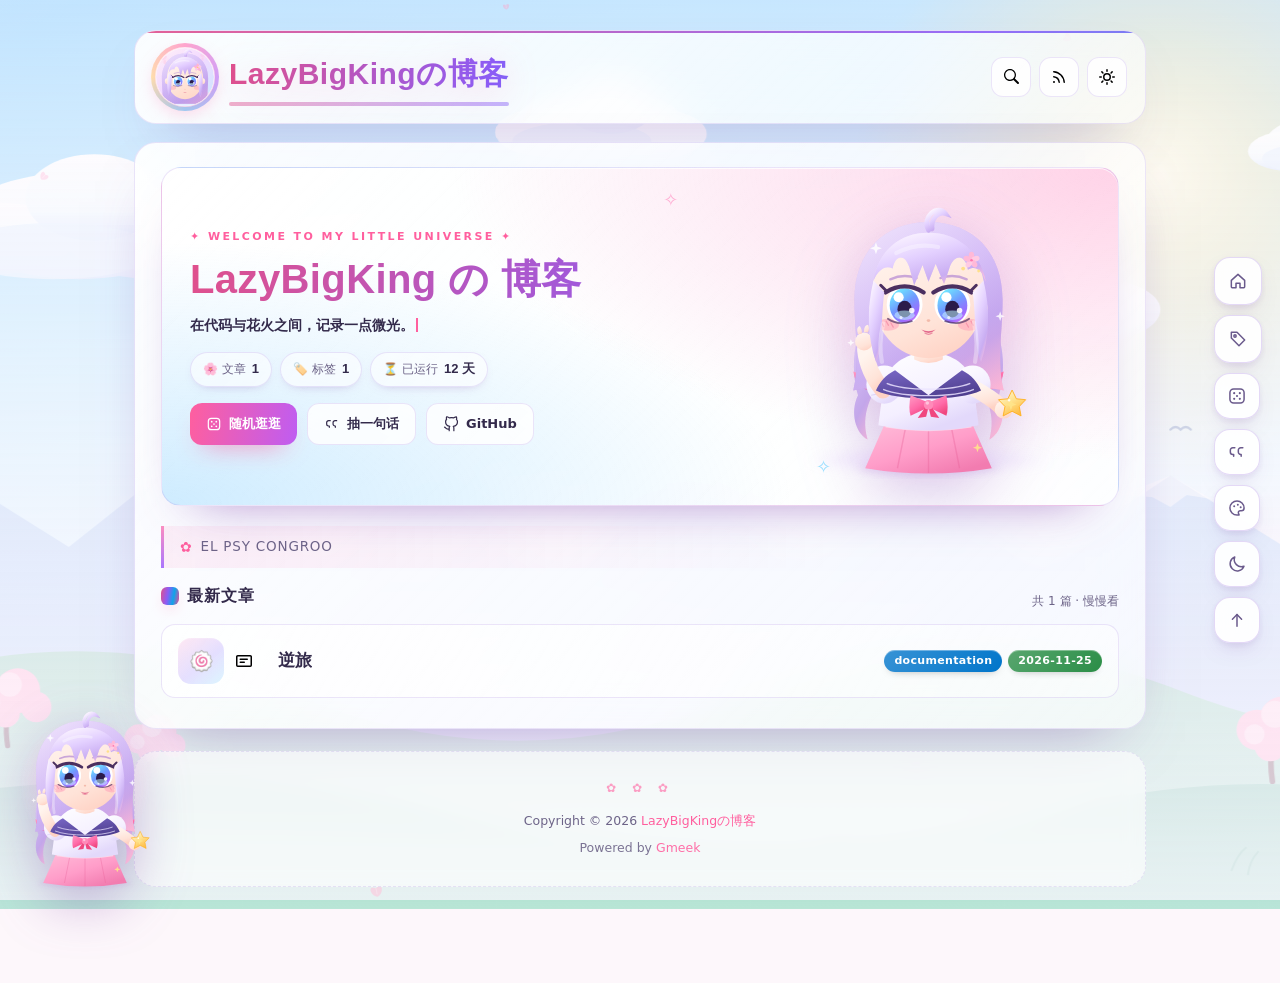
==== commit 97e1c1ed: "First Change" ====
--- a/docs/index.html
+++ b/docs/index.html
@@ -5,6 +5,32 @@
     <meta name="viewport" content="width=device-width,initial-scale=1.0">
     <meta http-equiv="X-UA-Compatible" content="IE=edge">
     <link href='https://mirrors.sustech.edu.cn/cdnjs/ajax/libs/Primer/21.0.7/primer.css' rel='stylesheet' />
+<script>
+/* 二次元主题引导：加载 static/anime/ 下的样式与脚本（Gmeek 会把 static/ 自动复制到 docs/） */
+(function () {
+  document.documentElement.classList.add('anime');
+  var p = location.pathname || '/';
+  var base = /\/post\/[^/]*$/.test(p) ? p.replace(/post\/[^/]*$/, '') : p.replace(/[^/]*$/, '');
+  if (!base) base = '/';
+  window.__ANIME_BASE__ = base;
+  var css = document.createElement('link');
+  css.rel = 'stylesheet';
+  css.href = base + 'anime/anime.css';
+  document.head.appendChild(css);
+  var loadMain = function () {
+    var js = document.createElement('script');
+    js.src = base + 'anime/anime.js';
+    js.async = false;
+    document.head.appendChild(js);
+  };
+  var conf = document.createElement('script');
+  conf.src = base + 'anime/config.js';
+  conf.async = false;
+  conf.onload = loadMain;
+  conf.onerror = loadMain;
+  document.head.appendChild(conf);
+})();
+</script>
     
     <link rel="icon" href="https://avatars.githubusercontent.com/u/104244826?v=4&size=64"><script>
         let theme = localStorage.getItem("meek_theme") || "light";
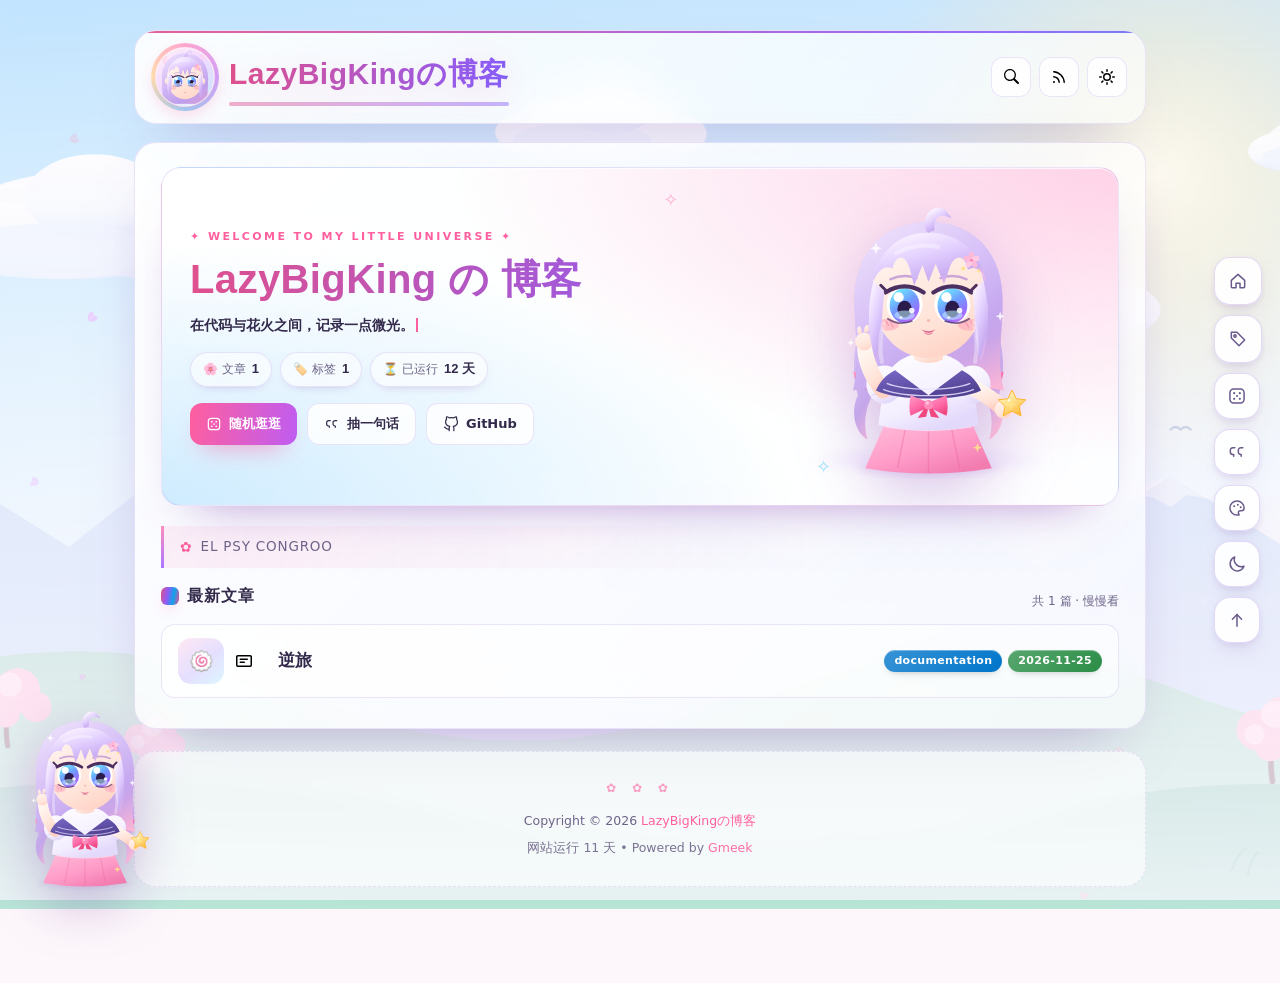
==== commit 3f8bf3b8: "🎉auto update by Gmeek action" ====
--- a/docs/index.html
+++ b/docs/index.html
@@ -5,7 +5,7 @@
     <meta name="viewport" content="width=device-width,initial-scale=1.0">
     <meta http-equiv="X-UA-Compatible" content="IE=edge">
     <link href='https://mirrors.sustech.edu.cn/cdnjs/ajax/libs/Primer/21.0.7/primer.css' rel='stylesheet' />
-<script>
+    <script>
 /* 二次元主题引导：加载 static/anime/ 下的样式与脚本（Gmeek 会把 static/ 自动复制到 docs/） */
 (function () {
   document.documentElement.classList.add('anime');
@@ -31,7 +31,6 @@
   document.head.appendChild(conf);
 })();
 </script>
-    
     <link rel="icon" href="https://avatars.githubusercontent.com/u/104244826?v=4&size=64"><script>
         let theme = localStorage.getItem("meek_theme") || "light";
         document.documentElement.setAttribute("data-color-mode", theme);
@@ -129,8 +128,8 @@
 var now=new Date();
 document.getElementById("copyrightYear").innerHTML=now.getFullYear();
 
-if(""!=""){
-    var startSite=new Date("");
+if("2026-11-25"!=""){
+    var startSite=new Date("2026-11-25");
     var diff=now.getTime()-startSite.getTime();
     var diffDay=Math.floor(diff/(1000*60*60*24));
     document.getElementById("runday").innerHTML="网站运行 "+diffDay+" 天"+" • ";
